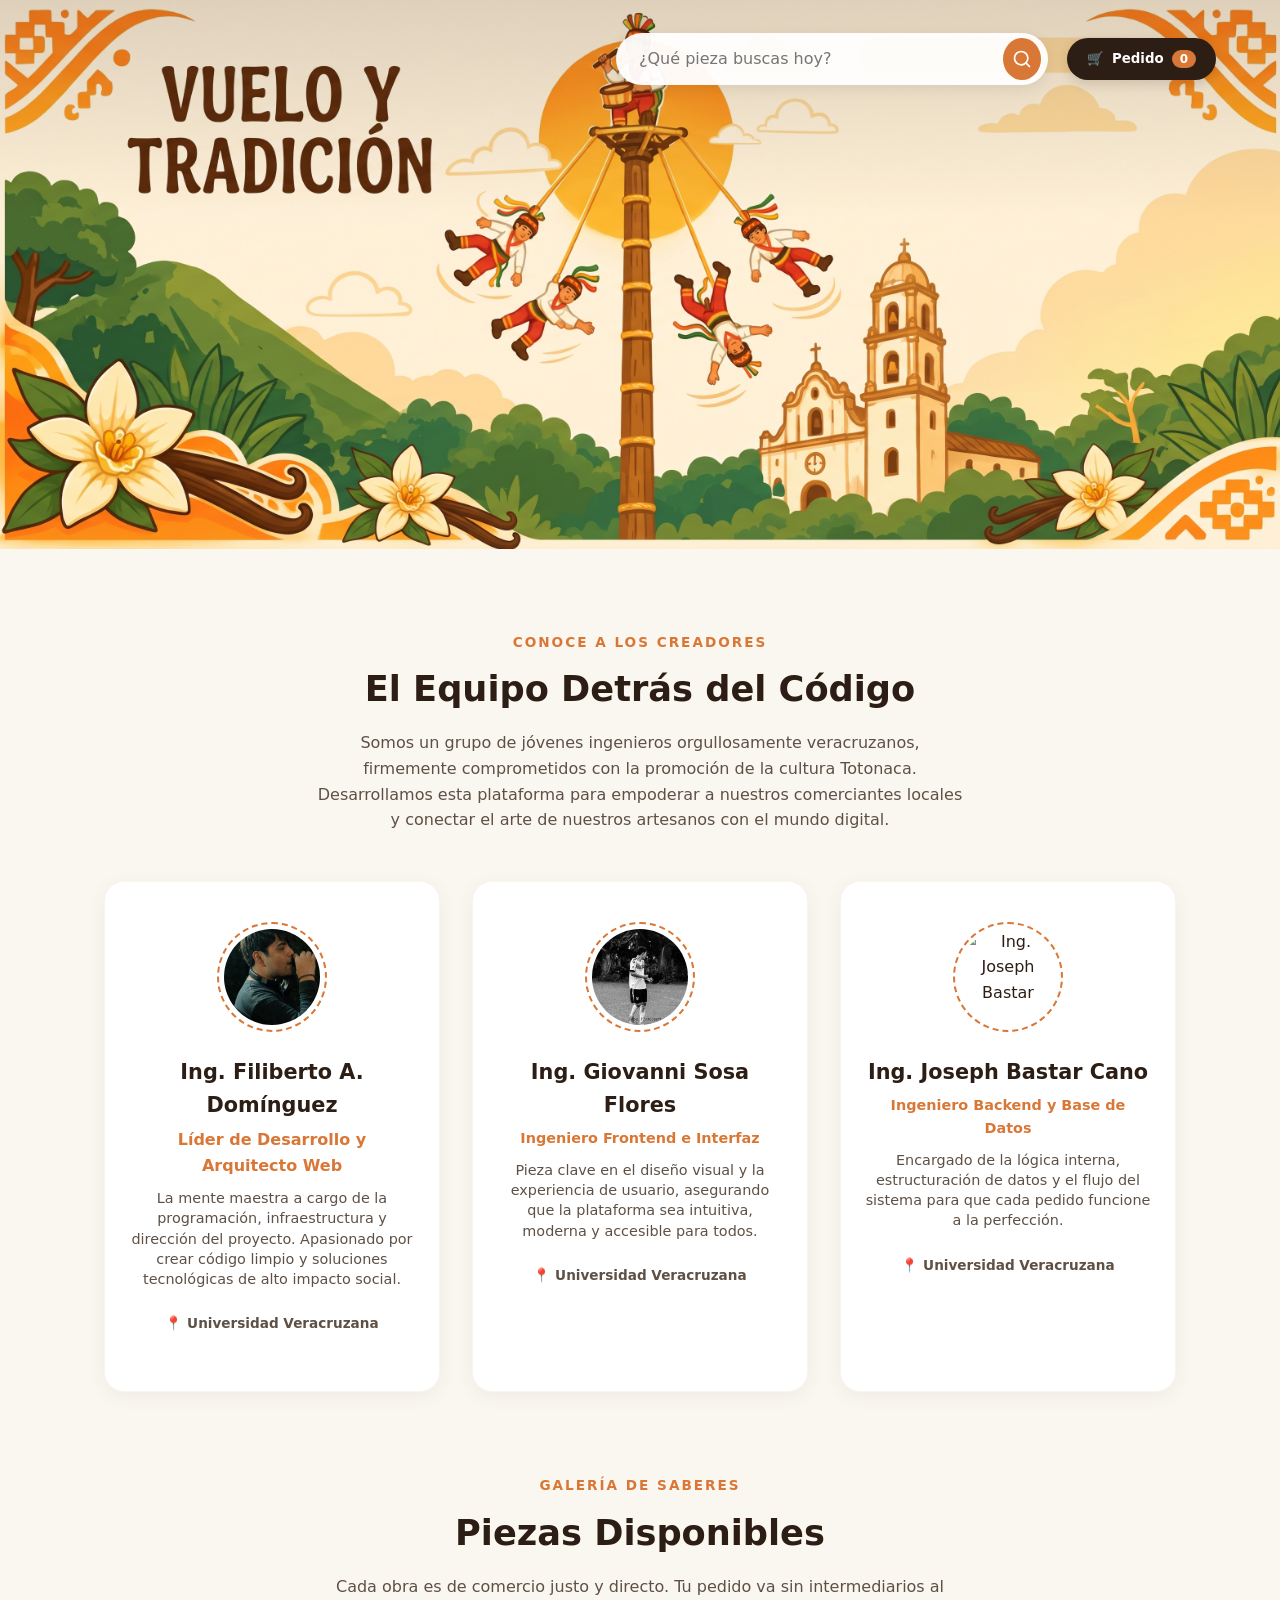
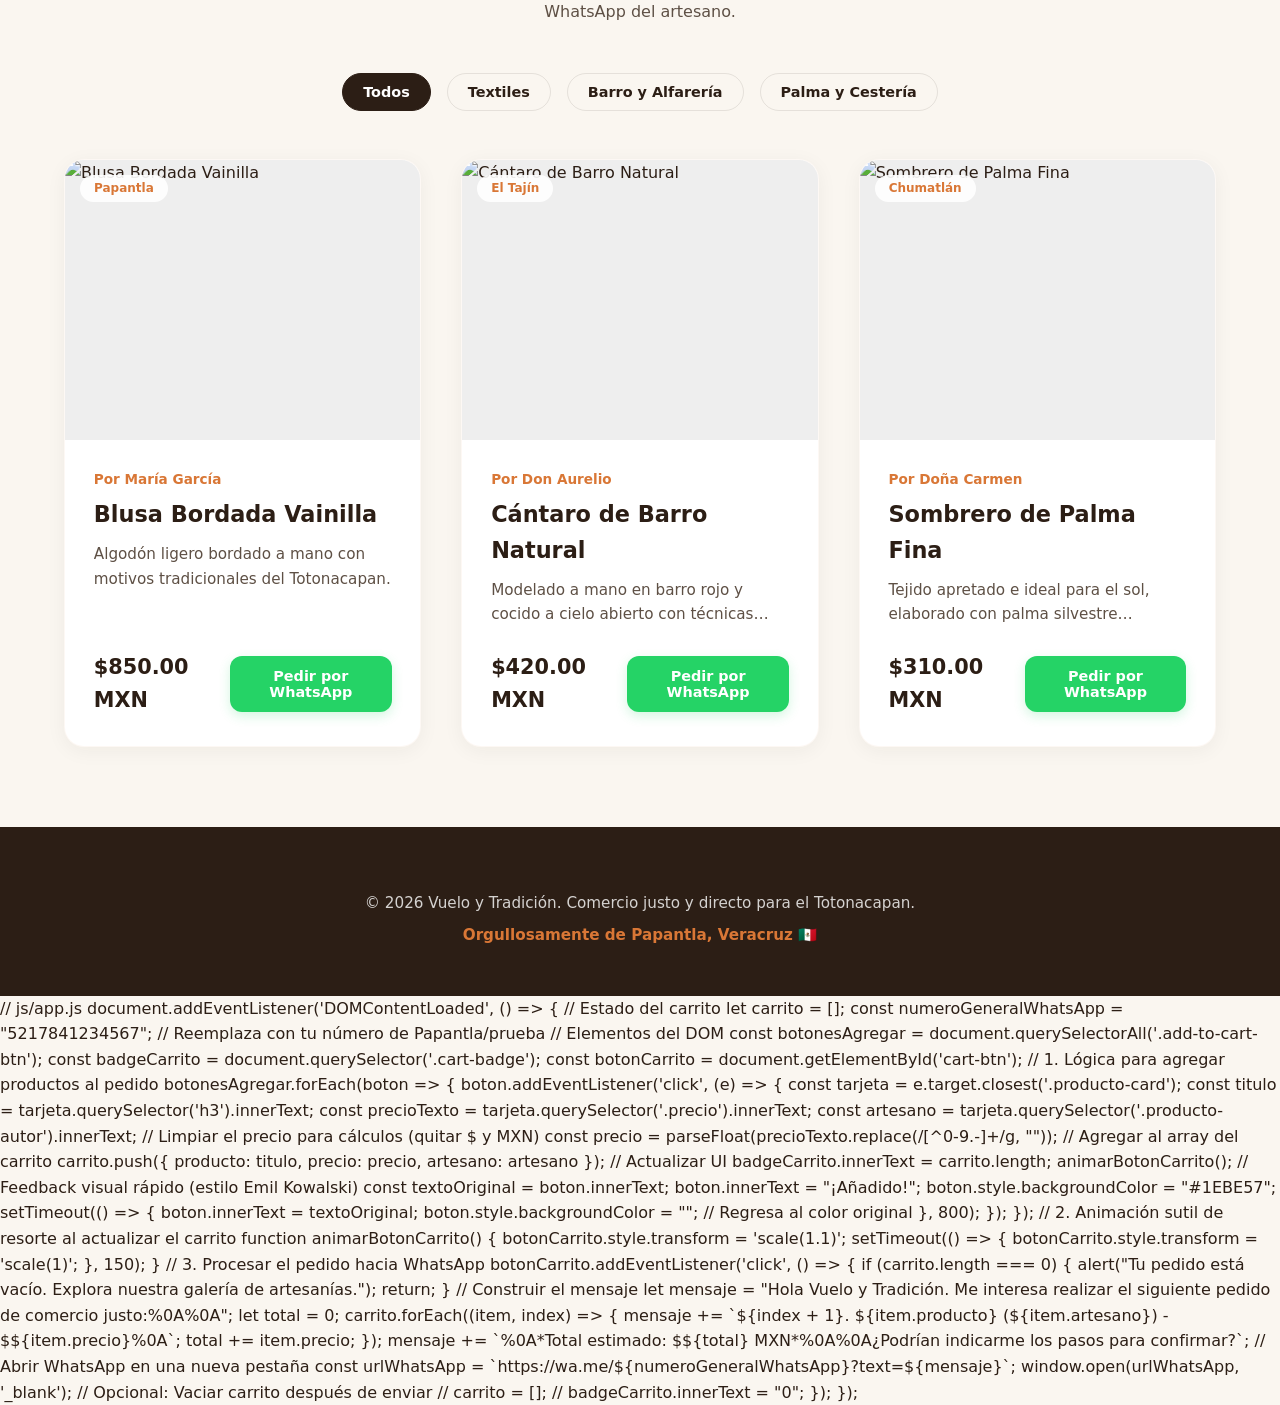
==== frontend/index.html @ faf50107 "Se agregaron fotos de perfil y sección del equipo" ====
<!DOCTYPE html>
<html lang="es">
<head>
    <meta charset="UTF-8">
    <meta name="viewport" content="width=device-width, initial-scale=1.0">
    <title>Vuelo y Tradición | Conectando con los Artesanos del Totonacapan</title>
    <!-- Enlace al archivo de estilos -->
    <link rel="stylesheet" href="styles.css">
</head>
<body>

    <!-- CABECERA PRINCIPAL (BANNER Y BÚSQUEDA) -->
    <header class="hero-header">
        <!-- El banner image_5.png se renderiza aquí de fondo vía CSS -->
        <div class="hero-overlay">
            <div class="hero-content">
                <!-- Título oculto para accesibilidad / SEO, el visible está en la ilustración -->
                <h1 class="visually-hidden">Vuelo y Tradición</h1>
                
                <!-- Barra de búsqueda y navegación integrada de forma absoluta en la zona superior derecha del banner -->
                <div class="search-nav-container">
                    <form class="search-form" action="#" method="GET">
                        <div class="search-wrapper">
                            <input type="text" id="buscador" placeholder="¿Qué pieza buscas hoy?" aria-label="Buscar artesanías">
                            <button type="submit" class="search-submit" aria-label="Buscar">
                                <svg xmlns="http://www.w3.org/2000/svg" width="20" height="20" viewBox="0 0 24 24" fill="none" stroke="currentColor" stroke-width="2" stroke-linecap="round" stroke-linejoin="round"><circle cx="11" cy="11" r="8"></circle><line x1="21" y1="21" x2="16.65" y2="16.65"></line></svg>
                            </button>
                        </div>
                    </form>
                    <button id="cart-btn" class="cart-button">
                        <span class="cart-icon">🛒</span>
                        <span class="cart-text">Pedido</span>
                        <span class="cart-badge">0</span>
                    </button>
                </div>
            </div>
        </div>
    </header>

<!-- DIRECTORIO DE CREADORES (El Equipo de Desarrollo) -->
    <section class="artesanos-section">
        <div class="section-header">
            <span class="section-subtitle">Conoce a los creadores</span>
            <h2>El Equipo Detrás del Código</h2>
            <p>Somos un grupo de jóvenes ingenieros orgullosamente veracruzanos, firmemente comprometidos con la promoción de la cultura Totonaca. Desarrollamos esta plataforma para empoderar a nuestros comerciantes locales y conectar el arte de nuestros artesanos con el mundo digital.</p>
        </div>
        
        <div class="artesanos-carousel">
            <!-- Creador 1: Filiberto (El Jefe) -->
            <div class="artesano-card">
                <div class="artesano-img-wrapper">
                   <img src="filiberto.jpeg" alt="Ing. Filiberto Alejandro" class="artesano-img">
                </div>
                <h3>Ing. Filiberto A. Domínguez</h3>
                <p class="especialidad" style="color: var(--accent); font-weight: 800; font-size: 1rem;">Líder de Desarrollo y Arquitecto Web</p>
                <p class="comunidad" style="font-size: 0.9rem; line-height: 1.4; margin-top: 10px;">La mente maestra a cargo de la programación, infraestructura y dirección del proyecto. Apasionado por crear código limpio y soluciones tecnológicas de alto impacto social.</p>
                <p class="comunidad" style="margin-top: 15px; font-weight: bold;">📍 Universidad Veracruzana</p>
            </div>
            
            <!-- Creador 2: Giovanni -->
            <div class="artesano-card">
                <div class="artesano-img-wrapper">
                    <img src="giovanni.jpeg" alt="Ing. Giovanni Sosa" class="artesano-img">
                </div>
                <h3>Ing. Giovanni Sosa Flores</h3>
                <p class="especialidad" style="font-weight: 600;">Ingeniero Frontend e Interfaz</p>
                <p class="comunidad" style="font-size: 0.9rem; line-height: 1.4; margin-top: 10px;">Pieza clave en el diseño visual y la experiencia de usuario, asegurando que la plataforma sea intuitiva, moderna y accesible para todos.</p>
                <p class="comunidad" style="margin-top: 15px; font-weight: bold;">📍 Universidad Veracruzana</p>
            </div>

            <!-- Creador 3: Joseph -->
            <div class="artesano-card">
                <div class="artesano-img-wrapper">
                    <!-- Si aún no tienes la foto, mostrará el borde vacío hasta que agregues "joseph.jpg" -->
                    <img src="joseph.jpg" alt="Ing. Joseph Bastar" class="artesano-img">
                </div>
                <h3>Ing. Joseph Bastar Cano</h3>
                <p class="especialidad" style="font-weight: 600;">Ingeniero Backend y Base de Datos</p>
                <p class="comunidad" style="font-size: 0.9rem; line-height: 1.4; margin-top: 10px;">Encargado de la lógica interna, estructuración de datos y el flujo del sistema para que cada pedido funcione a la perfección.</p>
                <p class="comunidad" style="margin-top: 15px; font-weight: bold;">📍 Universidad Veracruzana</p>
            </div>
        </div>
    </section>

    <!-- GALERÍA DINÁMICA DE PRODUCTOS -->
    <section id="catalogo" class="productos-section">
        <div class="section-header">
            <span class="section-subtitle">Galería de Saberes</span>
            <h2>Piezas Disponibles</h2>
            <p>Cada obra es de comercio justo y directo. Tu pedido va sin intermediarios al WhatsApp del artesano.</p>
        </div>

        <!-- Filtros Rápidos -->
        <div class="filtros-container">
            <button class="filtro-btn activo">Todos</button>
            <button class="filtro-btn">Textiles</button>
            <button class="filtro-btn">Barro y Alfarería</button>
            <button class="filtro-btn">Palma y Cestería</button>
        </div>

        <!-- Grid de Productos -->
        <div class="grid-productos">
            <!-- Producto 1 -->
            <article class="producto-card">
                <div class="producto-img-container">
                    <span class="comunidad-tag">Papantla</span>
                    <img src="https://images.unsplash.com/photo-1607344645866-009c320c5ab8?auto=format&fit=crop&q=80&w=600" alt="Blusa Bordada Vainilla" class="producto-img">
                </div>
                <div class="producto-info">
                    <span class="producto-autor">Por María García</span>
                    <h3>Blusa Bordada Vainilla</h3>
                    <p class="producto-desc">Algodón ligero bordado a mano con motivos tradicionales del Totonacapan.</p>
                    <div class="producto-footer">
                        <span class="precio">$850.00 MXN</span>
                        <button class="add-to-cart-btn" aria-label="Añadir Blusa al pedido">
                            Pedir por WhatsApp
                        </button>
                    </div>
                </div>
            </article>

            <!-- Producto 2 -->
            <article class="producto-card">
                <div class="producto-img-container">
                    <span class="comunidad-tag">El Tajín</span>
                    <img src="https://images.unsplash.com/photo-1578749556568-bc2c40e68b61?auto=format&fit=crop&q=80&w=600" alt="Cántaro de Barro Natural" class="producto-img">
                </div>
                <div class="producto-info">
                    <span class="producto-autor">Por Don Aurelio</span>
                    <h3>Cántaro de Barro Natural</h3>
                    <p class="producto-desc">Modelado a mano en barro rojo y cocido a cielo abierto con técnicas prehispánicas.</p>
                    <div class="producto-footer">
                        <span class="precio">$420.00 MXN</span>
                        <button class="add-to-cart-btn" aria-label="Añadir Cántaro al pedido">
                            Pedir por WhatsApp
                        </button>
                    </div>
                </div>
            </article>

            <!-- Producto 3 -->
            <article class="producto-card">
                <div class="producto-img-container">
                    <span class="comunidad-tag">Chumatlán</span>
                    <img src="https://images.unsplash.com/photo-1590736969955-71cb54857539?auto=format&fit=crop&q=80&w=600" alt="Sombrero de Palma Fina" class="producto-img">
                </div>
                <div class="producto-info">
                    <span class="producto-autor">Por Doña Carmen</span>
                    <h3>Sombrero de Palma Fina</h3>
                    <p class="producto-desc">Tejido apretado e ideal para el sol, elaborado con palma silvestre recolectada.</p>
                    <div class="producto-footer">
                        <span class="precio">$310.00 MXN</span>
                        <button class="add-to-cart-btn" aria-label="Añadir Sombrero al pedido">
                            Pedir por WhatsApp
                        </button>
                    </div>
                </div>
            </article>
        </div>
    </section>

    <!-- Footer Simple y Cultural -->
    <footer class="main-footer">
        <p>© 2026 Vuelo y Tradición. Comercio justo y directo para el Totonacapan.</p>
        <p class="orgullo">Orgullosamente de Papantla, Veracruz 🇲🇽</p>
    </footer>

</body>
</html>// js/app.js
document.addEventListener('DOMContentLoaded', () => {
    // Estado del carrito
    let carrito = [];
    const numeroGeneralWhatsApp = "5217841234567"; // Reemplaza con tu número de Papantla/prueba

    // Elementos del DOM
    const botonesAgregar = document.querySelectorAll('.add-to-cart-btn');
    const badgeCarrito = document.querySelector('.cart-badge');
    const botonCarrito = document.getElementById('cart-btn');

    // 1. Lógica para agregar productos al pedido
    botonesAgregar.forEach(boton => {
        boton.addEventListener('click', (e) => {
            const tarjeta = e.target.closest('.producto-card');
            const titulo = tarjeta.querySelector('h3').innerText;
            const precioTexto = tarjeta.querySelector('.precio').innerText;
            const artesano = tarjeta.querySelector('.producto-autor').innerText;
            
            // Limpiar el precio para cálculos (quitar $ y MXN)
            const precio = parseFloat(precioTexto.replace(/[^0-9.-]+/g, ""));

            // Agregar al array del carrito
            carrito.push({
                producto: titulo,
                precio: precio,
                artesano: artesano
            });

            // Actualizar UI
            badgeCarrito.innerText = carrito.length;
            animarBotonCarrito();
            
            // Feedback visual rápido (estilo Emil Kowalski)
            const textoOriginal = boton.innerText;
            boton.innerText = "¡Añadido!";
            boton.style.backgroundColor = "#1EBE57";
            
            setTimeout(() => {
                boton.innerText = textoOriginal;
                boton.style.backgroundColor = ""; // Regresa al color original
            }, 800);
        });
    });

    // 2. Animación sutil de resorte al actualizar el carrito
    function animarBotonCarrito() {
        botonCarrito.style.transform = 'scale(1.1)';
        setTimeout(() => {
            botonCarrito.style.transform = 'scale(1)';
        }, 150);
    }

    // 3. Procesar el pedido hacia WhatsApp
    botonCarrito.addEventListener('click', () => {
        if (carrito.length === 0) {
            alert("Tu pedido está vacío. Explora nuestra galería de artesanías.");
            return;
        }

        // Construir el mensaje
        let mensaje = "Hola Vuelo y Tradición. Me interesa realizar el siguiente pedido de comercio justo:%0A%0A";
        let total = 0;

        carrito.forEach((item, index) => {
            mensaje += `${index + 1}. ${item.producto} (${item.artesano}) - $${item.precio}%0A`;
            total += item.precio;
        });

        mensaje += `%0A*Total estimado: $${total} MXN*%0A%0A¿Podrían indicarme los pasos para confirmar?`;

        // Abrir WhatsApp en una nueva pestaña
        const urlWhatsApp = `https://wa.me/${numeroGeneralWhatsApp}?text=${mensaje}`;
        window.open(urlWhatsApp, '_blank');
        
        // Opcional: Vaciar carrito después de enviar
        // carrito = [];
        // badgeCarrito.innerText = "0";
    });
});
---- frontend/styles.css ----
/* ==========================================
   VARIABLES, PALETA Y RESET BASE 
   ========================================== */
:root {
    --bg-primary: #FAF6F0;       /* Tono crema muy suave y cálido */
    --bg-white: #FFFFFF;
    --text-dark: #2C1E15;        /* Marrón muy oscuro natural */
    --text-muted: #5E5045;       /* Marrón intermedio */
    --accent: #D97736;           /* Terracota/naranja vibrante */
    --accent-light: #F7EFE5;     /* Tono crema anaranjado */
    --wa-green: #25D366;         /* Verde para WhatsApp */
    --transition-natural: 0.25s cubic-bezier(0.32, 0.72, 0, 1); /* Curva ágil */
    --shadow-soft: 0 4px 20px rgba(44, 30, 21, 0.05);
    --shadow-hover: 0 12px 30px rgba(44, 30, 21, 0.12);
}

* {
    margin: 0;
    padding: 0;
    box-sizing: border-box;
    font-family: system-ui, -apple-system, BlinkMacSystemFont, "Segoe UI", Roboto, sans-serif;
    scroll-behavior: smooth;
}

body {
    background-color: var(--bg-primary);
    color: var(--text-dark);
    line-height: 1.6;
    overflow-x: hidden;
}

.visually-hidden {
    position: absolute;
    width: 1px;
    height: 1px;
    padding: 0;
    margin: -1px;
    overflow: hidden;
    clip: rect(0, 0, 0, 0);
    border: 0;
}

/* ==========================================
   ENCABEZADO (BANNER Y COMPONENTES WEB) 
   ========================================== */
.hero-header {
    width: 100%;
   background: url('Banner-principal.jpeg') no-repeat center center;
    background-size: cover;
    position: relative;
    aspect-ratio: 21 / 9;
    min-height: 280px;
}

.hero-overlay {
    position: absolute;
    top: 0;
    left: 0;
    right: 0;
    bottom: 0;
    background: linear-gradient(180deg, rgba(44, 30, 21, 0.15) 0%, rgba(44, 30, 21, 0) 40%);
}

.hero-content {
    max-width: 1400px;
    margin: 0 auto;
    height: 100%;
    padding: 2% 5%;
    position: relative;
}

/* Contenedor absoluto en el espacio libre del banner (Arriba a la derecha) */
.search-nav-container {
    position: absolute;
    top: 6%;
    right: 5%;
    display: flex;
    align-items: center;
    gap: 1.2rem;
    width: 48%; /* Ocupa el espacio reservado del lado derecho */
    max-width: 600px;
}

.search-form {
    flex-grow: 1;
}

.search-wrapper {
    position: relative;
    display: flex;
    align-items: center;
    background: rgba(255, 255, 255, 0.95);
    border-radius: 99px;
    padding: 4px 6px;
    box-shadow: 0 4px 15px rgba(0,0,0,0.08);
    transition: var(--transition-natural);
    border: 1.5px solid transparent;
}

.search-wrapper:focus-within {
    transform: scale(1.02);
    border-color: var(--accent);
    background: #FFFFFF;
}

.search-wrapper input {
    width: 100%;
    border: none;
    background: transparent;
    padding: 10px 16px;
    font-size: 1rem;
    color: var(--text-dark);
    outline: none;
}

.search-submit {
    border: none;
    background: var(--accent);
    color: white;
    width: 42px;
    height: 42px;
    border-radius: 50%;
    display: flex;
    align-items: center;
    justify-content: center;
    cursor: pointer;
    transition: var(--transition-natural);
}

.search-submit:hover {
    background: #B85F25;
}

/* Botón de pedido / Carrito */
.cart-button {
    border: none;
    background: var(--text-dark);
    color: white;
    padding: 12px 20px;
    border-radius: 99px;
    font-weight: 600;
    display: flex;
    align-items: center;
    gap: 8px;
    cursor: pointer;
    box-shadow: 0 4px 12px rgba(44, 30, 21, 0.15);
    transition: var(--transition-natural);
}

.cart-button:hover {
    transform: scale(1.04);
}

.cart-button:active {
    transform: scale(0.96); /* Micro-interacción de compresión de Emil Kowalski */
}

.cart-badge {
    background: var(--accent);
    color: white;
    font-size: 0.75rem;
    padding: 2px 8px;
    border-radius: 99px;
}

/* ==========================================
   SECCIONES DE ENCABEZADO 
   ========================================== */
.section-header {
    text-align: center;
    max-width: 680px;
    margin: 0 auto 3rem auto;
    padding: 0 1rem;
}

.section-subtitle {
    color: var(--accent);
    font-weight: 700;
    text-transform: uppercase;
    letter-spacing: 2px;
    font-size: 0.85rem;
    display: inline-block;
    margin-bottom: 0.5rem;
}

.section-header h2 {
    font-size: 2.2rem;
    font-weight: 800;
    color: var(--text-dark);
    margin-bottom: 0.8rem;
}

.section-header p {
    color: var(--text-muted);
}

/* ==========================================
   DIRECTORIO DE ARTESANOS 
   ========================================== */
.artesanos-section {
    max-width: 1200px;
    margin: 5rem auto;
    padding: 0 5%;
}

.artesanos-carousel {
    display: grid;
    grid-template-columns: repeat(auto-fit, minmax(280px, 1fr));
    gap: 2rem;
}

.artesano-card {
    background: var(--bg-white);
    border-radius: 20px;
    padding: 2.5rem 1.5rem 2rem 1.5rem;
    text-align: center;
    box-shadow: var(--shadow-soft);
    border: 1px solid rgba(217, 119, 54, 0.08);
    transition: var(--transition-natural);
    position: relative;
    overflow: hidden;
}

.artesano-card:hover {
    transform: translateY(-8px);
    box-shadow: var(--shadow-hover);
}

.artesano-img-wrapper {
    width: 110px;
    height: 110px;
    margin: 0 auto 1.5rem auto;
    border-radius: 50%;
    padding: 5px;
    border: 2px dashed var(--accent);
}

.artesano-img {
    width: 100%;
    height: 100%;
    object-fit: cover;
    border-radius: 50%;
}

.artesano-card h3 {
    font-size: 1.3rem;
    margin-bottom: 0.3rem;
}

.artesano-card .especialidad {
    color: var(--accent);
    font-weight: 600;
    font-size: 0.9rem;
    margin-bottom: 0.4rem;
}

.artesano-card .comunidad {
    color: var(--text-muted);
    font-size: 0.85rem;
    margin-bottom: 1.5rem;
}

.ver-piezas-btn {
    display: inline-block;
    padding: 8px 24px;
    border-radius: 99px;
    background: var(--accent-light);
    color: var(--accent);
    text-decoration: none;
    font-weight: 600;
    font-size: 0.9rem;
    transition: var(--transition-natural);
}

.ver-piezas-btn:hover {
    background: var(--accent);
    color: white;
}

.ver-piezas-btn:active {
    transform: scale(0.95);
}

/* ==========================================
   CATÁLOGO DE PRODUCTOS 
   ========================================== */
.productos-section {
    max-width: 1400px;
    margin: 5rem auto;
    padding: 0 5%;
}

.filtros-container {
    display: flex;
    justify-content: center;
    gap: 1rem;
    margin-bottom: 3rem;
    flex-wrap: wrap;
}

.filtro-btn {
    border: 1px solid rgba(44, 30, 21, 0.1);
    background: transparent;
    padding: 10px 20px;
    border-radius: 99px;
    font-weight: 600;
    font-size: 0.9rem;
    color: var(--text-dark);
    cursor: pointer;
    transition: var(--transition-natural);
}

.filtro-btn:hover, .filtro-btn.activo {
    background: var(--text-dark);
    color: white;
    border-color: var(--text-dark);
}

.grid-productos {
    display: grid;
    grid-template-columns: repeat(auto-fill, minmax(320px, 1fr));
    gap: 2.5rem;
}

.producto-card {
    background: var(--bg-white);
    border-radius: 20px;
    overflow: hidden;
    box-shadow: var(--shadow-soft);
    border: 1px solid rgba(217, 119, 54, 0.05);
    transition: var(--transition-natural);
    display: flex;
    flex-direction: column;
}

.producto-card:hover {
    transform: translateY(-8px);
    box-shadow: var(--shadow-hover);
}

.producto-img-container {
    position: relative;
    width: 100%;
    height: 280px;
    overflow: hidden;
    background-color: #EEE;
}

.producto-img {
    width: 100%;
    height: 100%;
    object-fit: cover;
    transition: var(--transition-natural);
}

.producto-card:hover .producto-img {
    transform: scale(1.05); /* Efecto zoom natural */
}

.comunidad-tag {
    position: absolute;
    top: 15px;
    left: 15px;
    background: rgba(255, 255, 255, 0.9);
    padding: 4px 14px;
    border-radius: 99px;
    font-size: 0.75rem;
    font-weight: 700;
    color: var(--accent);
    z-index: 10;
}

.producto-info {
    padding: 1.8rem;
    display: flex;
    flex-direction: column;
    flex-grow: 1;
}

.producto-autor {
    font-size: 0.85rem;
    color: var(--accent);
    font-weight: 700;
    margin-bottom: 0.4rem;
}

.producto-info h3 {
    font-size: 1.4rem;
    font-weight: 700;
    margin-bottom: 0.6rem;
    color: var(--text-dark);
}

.producto-desc {
    font-size: 0.95rem;
    color: var(--text-muted);
    margin-bottom: 1.5rem;
    display: -webkit-box;
    -webkit-line-clamp: 2; /* Limita a 2 líneas para diseño compacto */
    -webkit-box-orient: vertical;
    overflow: hidden;
}

.producto-footer {
    margin-top: auto;
    display: flex;
    justify-content: space-between;
    align-items: center;
    gap: 1rem;
}

.precio {
    font-size: 1.3rem;
    font-weight: 800;
    color: var(--text-dark);
}

.add-to-cart-btn {
    border: none;
    background: var(--wa-green);
    color: white;
    padding: 12px 18px;
    border-radius: 12px;
    font-weight: 700;
    font-size: 0.9rem;
    cursor: pointer;
    box-shadow: 0 4px 12px rgba(37, 211, 102, 0.2);
    transition: var(--transition-natural);
}

.add-to-cart-btn:hover {
    background: #1EBE57;
    transform: translateY(-2px);
    box-shadow: 0 6px 20px rgba(37, 211, 102, 0.3);
}

.add-to-cart-btn:active {
    transform: translateY(0) scale(0.95);
}

/* ==========================================
   PIE DE PÁGINA (FOOTER) 
   ========================================== */
.main-footer {
    background: var(--text-dark);
    color: rgba(255, 255, 255, 0.8);
    text-align: center;
    padding: 4rem 1rem 3rem 1rem;
    font-size: 0.95rem;
}

.main-footer .orgullo {
    margin-top: 0.5rem;
    color: var(--accent);
    font-weight: 600;
}

/* ==========================================
   ADAPTATIVIDAD (RESPONSIVE DESIGN) 
   ========================================== */
@media (max-width: 900px) {
    .hero-header {
        aspect-ratio: auto;
        height: auto;
        min-height: 400px;
    }
    
    .search-nav-container {
        position: relative;
        top: auto;
        right: auto;
        width: 100%;
        margin-top: 15rem; /* Ajuste para colocar la búsqueda abajo del arte del banner en móviles */
        flex-direction: column;
        align-items: stretch;
    }
}
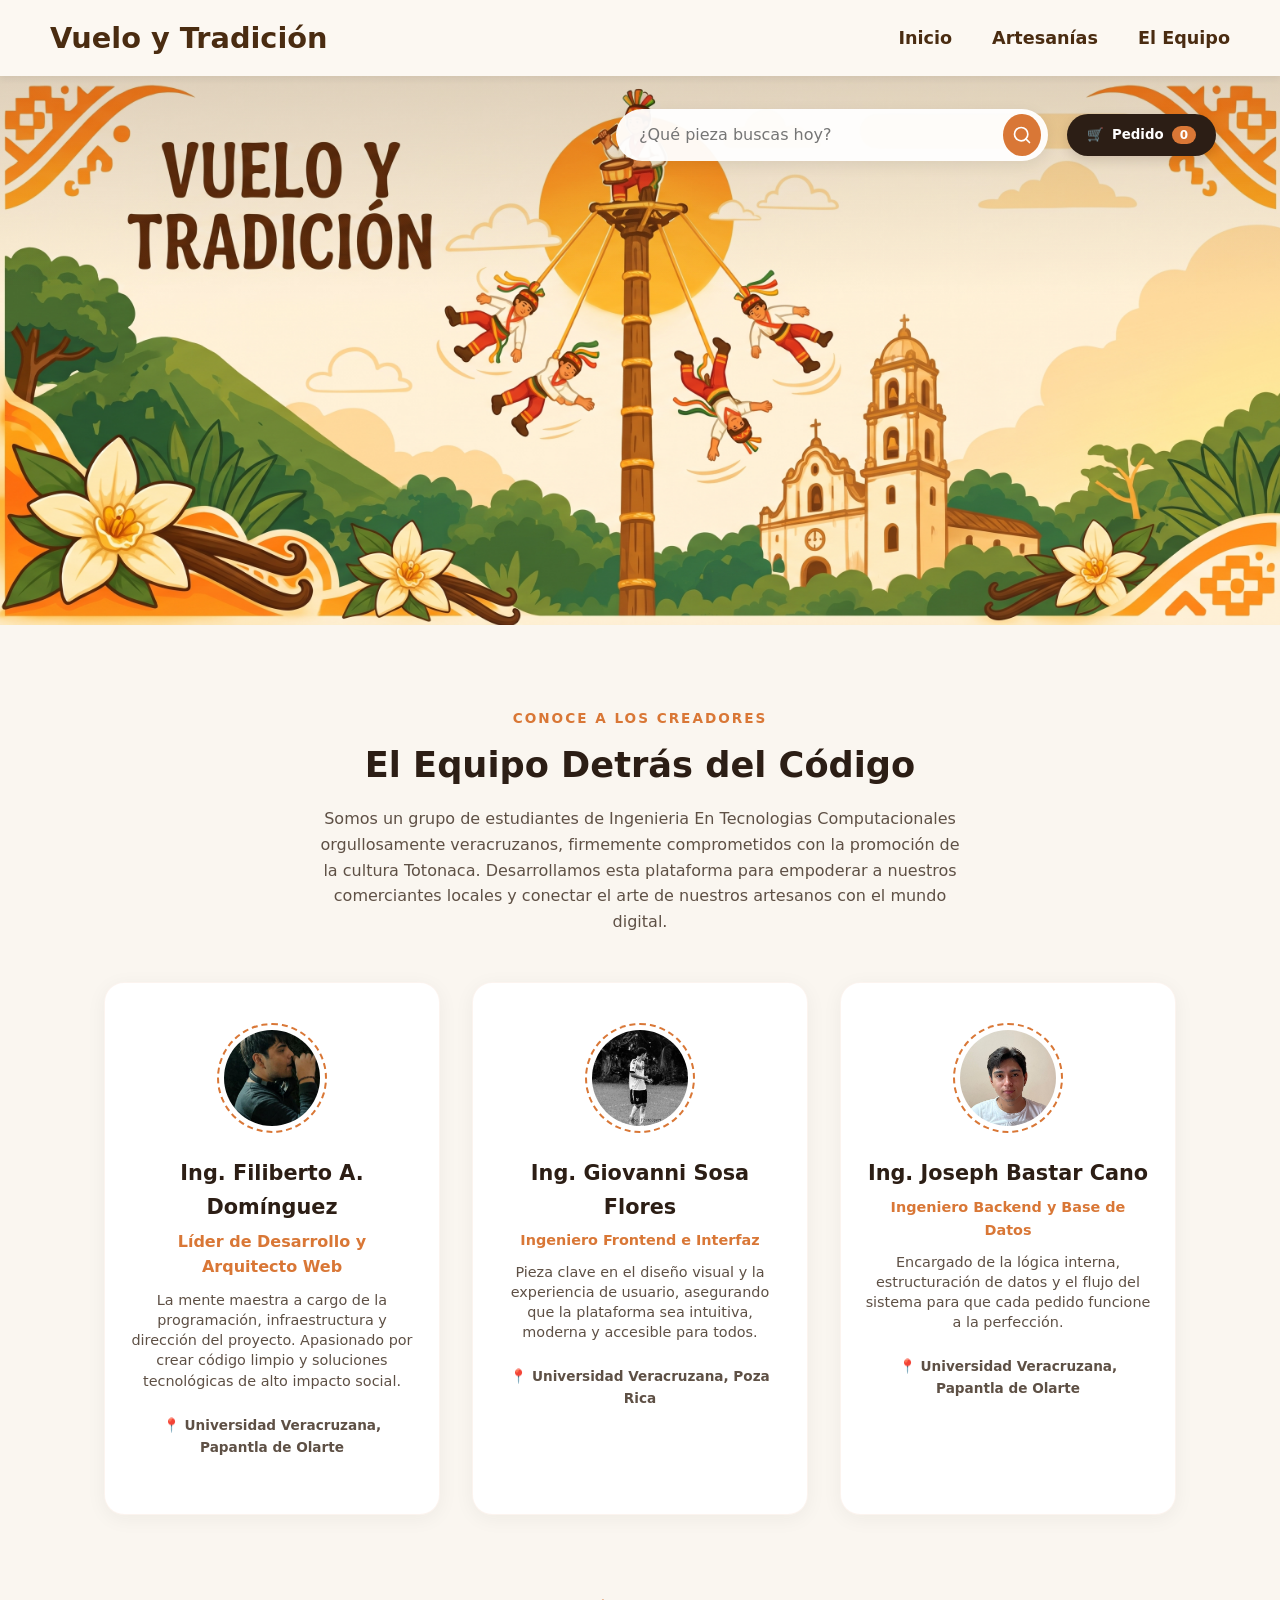
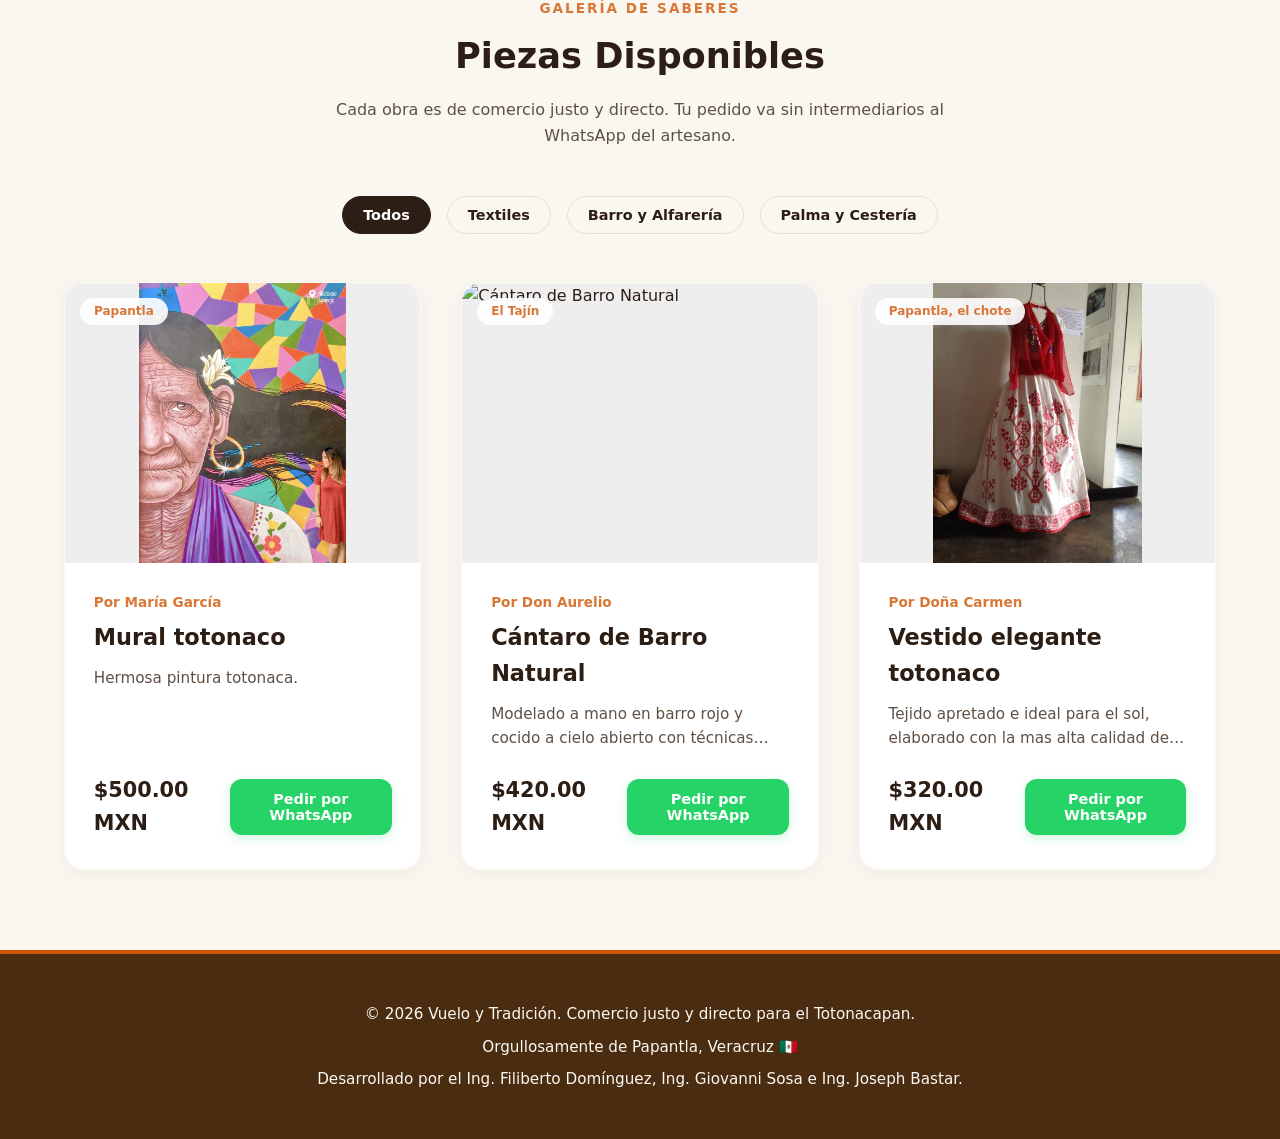
==== commit f3b2e03b: "Se agregaron fotos reales de mural y vestido en catálogo y se ajustó CSS" ====
--- a/frontend/index.html
+++ b/frontend/index.html
@@ -8,7 +8,17 @@
     <link rel="stylesheet" href="styles.css">
 </head>
 <body>
-
+<!-- BARRA DE NAVEGACIÓN -->
+    <nav class="navbar">
+        <div class="logo">
+            <h1>Vuelo y Tradición</h1>
+        </div>
+        <ul class="nav-links">
+            <li><a href="#">Inicio</a></li>
+            <li><a href="#catalogo">Artesanías</a></li>
+            <li><a href="#equipo">El Equipo</a></li>
+        </ul>
+    </nav>
     <!-- CABECERA PRINCIPAL (BANNER Y BÚSQUEDA) -->
     <header class="hero-header">
         <!-- El banner image_5.png se renderiza aquí de fondo vía CSS -->
@@ -38,11 +48,11 @@
     </header>
 
 <!-- DIRECTORIO DE CREADORES (El Equipo de Desarrollo) -->
-    <section class="artesanos-section">
+    <section id="equipo" class="artesanos-section">
         <div class="section-header">
             <span class="section-subtitle">Conoce a los creadores</span>
             <h2>El Equipo Detrás del Código</h2>
-            <p>Somos un grupo de jóvenes ingenieros orgullosamente veracruzanos, firmemente comprometidos con la promoción de la cultura Totonaca. Desarrollamos esta plataforma para empoderar a nuestros comerciantes locales y conectar el arte de nuestros artesanos con el mundo digital.</p>
+            <p>Somos un grupo de estudiantes de Ingenieria En Tecnologias Computacionales orgullosamente veracruzanos, firmemente comprometidos con la promoción de la cultura Totonaca. Desarrollamos esta plataforma para empoderar a nuestros comerciantes locales y conectar el arte de nuestros artesanos con el mundo digital.</p>
         </div>
         
         <div class="artesanos-carousel">
@@ -54,7 +64,7 @@
                 <h3>Ing. Filiberto A. Domínguez</h3>
                 <p class="especialidad" style="color: var(--accent); font-weight: 800; font-size: 1rem;">Líder de Desarrollo y Arquitecto Web</p>
                 <p class="comunidad" style="font-size: 0.9rem; line-height: 1.4; margin-top: 10px;">La mente maestra a cargo de la programación, infraestructura y dirección del proyecto. Apasionado por crear código limpio y soluciones tecnológicas de alto impacto social.</p>
-                <p class="comunidad" style="margin-top: 15px; font-weight: bold;">📍 Universidad Veracruzana</p>
+                <p class="comunidad" style="margin-top: 15px; font-weight: bold;">📍 Universidad Veracruzana, Papantla de Olarte</p>
             </div>
             
             <!-- Creador 2: Giovanni -->
@@ -65,19 +75,19 @@
                 <h3>Ing. Giovanni Sosa Flores</h3>
                 <p class="especialidad" style="font-weight: 600;">Ingeniero Frontend e Interfaz</p>
                 <p class="comunidad" style="font-size: 0.9rem; line-height: 1.4; margin-top: 10px;">Pieza clave en el diseño visual y la experiencia de usuario, asegurando que la plataforma sea intuitiva, moderna y accesible para todos.</p>
-                <p class="comunidad" style="margin-top: 15px; font-weight: bold;">📍 Universidad Veracruzana</p>
+                <p class="comunidad" style="margin-top: 15px; font-weight: bold;">📍 Universidad Veracruzana, Poza Rica</p>
             </div>
 
             <!-- Creador 3: Joseph -->
             <div class="artesano-card">
                 <div class="artesano-img-wrapper">
                     <!-- Si aún no tienes la foto, mostrará el borde vacío hasta que agregues "joseph.jpg" -->
-                    <img src="joseph.jpg" alt="Ing. Joseph Bastar" class="artesano-img">
+                    <img src="joseph.jpeg" alt="Ing. Joseph Bastar" class="artesano-img">
                 </div>
                 <h3>Ing. Joseph Bastar Cano</h3>
                 <p class="especialidad" style="font-weight: 600;">Ingeniero Backend y Base de Datos</p>
                 <p class="comunidad" style="font-size: 0.9rem; line-height: 1.4; margin-top: 10px;">Encargado de la lógica interna, estructuración de datos y el flujo del sistema para que cada pedido funcione a la perfección.</p>
-                <p class="comunidad" style="margin-top: 15px; font-weight: bold;">📍 Universidad Veracruzana</p>
+                <p class="comunidad" style="margin-top: 15px; font-weight: bold;">📍 Universidad Veracruzana, Papantla de Olarte</p>
             </div>
         </div>
     </section>
@@ -104,14 +114,14 @@
             <article class="producto-card">
                 <div class="producto-img-container">
                     <span class="comunidad-tag">Papantla</span>
-                    <img src="https://images.unsplash.com/photo-1607344645866-009c320c5ab8?auto=format&fit=crop&q=80&w=600" alt="Blusa Bordada Vainilla" class="producto-img">
+                    <img src="mural.jpg" alt="Mural totonaco">
                 </div>
                 <div class="producto-info">
                     <span class="producto-autor">Por María García</span>
-                    <h3>Blusa Bordada Vainilla</h3>
-                    <p class="producto-desc">Algodón ligero bordado a mano con motivos tradicionales del Totonacapan.</p>
+                    <h3>Mural totonaco</h3>
+                    <p class="producto-desc">Hermosa pintura totonaca.</p>
                     <div class="producto-footer">
-                        <span class="precio">$850.00 MXN</span>
+                        <span class="precio">$500.00 MXN</span>
                         <button class="add-to-cart-btn" aria-label="Añadir Blusa al pedido">
                             Pedir por WhatsApp
                         </button>
@@ -141,15 +151,15 @@
             <!-- Producto 3 -->
             <article class="producto-card">
                 <div class="producto-img-container">
-                    <span class="comunidad-tag">Chumatlán</span>
-                    <img src="https://images.unsplash.com/photo-1590736969955-71cb54857539?auto=format&fit=crop&q=80&w=600" alt="Sombrero de Palma Fina" class="producto-img">
+                    <span class="comunidad-tag">Papantla, el chote</span>
+                    <img src="vestido.jpg" alt="Vestido totonaco tradicional">
                 </div>
                 <div class="producto-info">
                     <span class="producto-autor">Por Doña Carmen</span>
-                    <h3>Sombrero de Palma Fina</h3>
-                    <p class="producto-desc">Tejido apretado e ideal para el sol, elaborado con palma silvestre recolectada.</p>
+                    <h3>Vestido elegante totonaco</h3>
+                    <p class="producto-desc">Tejido apretado e ideal para el sol, elaborado con la mas alta calidad de textiles.</p>
                     <div class="producto-footer">
-                        <span class="precio">$310.00 MXN</span>
+                        <span class="precio">$320.00 MXN</span>
                         <button class="add-to-cart-btn" aria-label="Añadir Sombrero al pedido">
                             Pedir por WhatsApp
                         </button>
@@ -160,89 +170,15 @@
     </section>
 
     <!-- Footer Simple y Cultural -->
+  
+    <!-- PIE DE PÁGINA (FOOTER) -->
     <footer class="main-footer">
-        <p>© 2026 Vuelo y Tradición. Comercio justo y directo para el Totonacapan.</p>
-        <p class="orgullo">Orgullosamente de Papantla, Veracruz 🇲🇽</p>
+        <div class="footer-content">
+            <p>&copy; 2026 Vuelo y Tradición. Comercio justo y directo para el Totonacapan.</p>
+            <p>Orgullosamente de Papantla, Veracruz 🇲🇽</p>
+            <p>Desarrollado por el Ing. Filiberto Domínguez, Ing. Giovanni Sosa e Ing. Joseph Bastar.</p>
+        </div>
     </footer>
-
+<script src="js/app.js"></script>
 </body>
-</html>// js/app.js
-document.addEventListener('DOMContentLoaded', () => {
-    // Estado del carrito
-    let carrito = [];
-    const numeroGeneralWhatsApp = "5217841234567"; // Reemplaza con tu número de Papantla/prueba
-
-    // Elementos del DOM
-    const botonesAgregar = document.querySelectorAll('.add-to-cart-btn');
-    const badgeCarrito = document.querySelector('.cart-badge');
-    const botonCarrito = document.getElementById('cart-btn');
-
-    // 1. Lógica para agregar productos al pedido
-    botonesAgregar.forEach(boton => {
-        boton.addEventListener('click', (e) => {
-            const tarjeta = e.target.closest('.producto-card');
-            const titulo = tarjeta.querySelector('h3').innerText;
-            const precioTexto = tarjeta.querySelector('.precio').innerText;
-            const artesano = tarjeta.querySelector('.producto-autor').innerText;
-            
-            // Limpiar el precio para cálculos (quitar $ y MXN)
-            const precio = parseFloat(precioTexto.replace(/[^0-9.-]+/g, ""));
-
-            // Agregar al array del carrito
-            carrito.push({
-                producto: titulo,
-                precio: precio,
-                artesano: artesano
-            });
-
-            // Actualizar UI
-            badgeCarrito.innerText = carrito.length;
-            animarBotonCarrito();
-            
-            // Feedback visual rápido (estilo Emil Kowalski)
-            const textoOriginal = boton.innerText;
-            boton.innerText = "¡Añadido!";
-            boton.style.backgroundColor = "#1EBE57";
-            
-            setTimeout(() => {
-                boton.innerText = textoOriginal;
-                boton.style.backgroundColor = ""; // Regresa al color original
-            }, 800);
-        });
-    });
-
-    // 2. Animación sutil de resorte al actualizar el carrito
-    function animarBotonCarrito() {
-        botonCarrito.style.transform = 'scale(1.1)';
-        setTimeout(() => {
-            botonCarrito.style.transform = 'scale(1)';
-        }, 150);
-    }
-
-    // 3. Procesar el pedido hacia WhatsApp
-    botonCarrito.addEventListener('click', () => {
-        if (carrito.length === 0) {
-            alert("Tu pedido está vacío. Explora nuestra galería de artesanías.");
-            return;
-        }
-
-        // Construir el mensaje
-        let mensaje = "Hola Vuelo y Tradición. Me interesa realizar el siguiente pedido de comercio justo:%0A%0A";
-        let total = 0;
-
-        carrito.forEach((item, index) => {
-            mensaje += `${index + 1}. ${item.producto} (${item.artesano}) - $${item.precio}%0A`;
-            total += item.precio;
-        });
-
-        mensaje += `%0A*Total estimado: $${total} MXN*%0A%0A¿Podrían indicarme los pasos para confirmar?`;
-
-        // Abrir WhatsApp en una nueva pestaña
-        const urlWhatsApp = `https://wa.me/${numeroGeneralWhatsApp}?text=${mensaje}`;
-        window.open(urlWhatsApp, '_blank');
-        
-        // Opcional: Vaciar carrito después de enviar
-        // carrito = [];
-        // badgeCarrito.innerText = "0";
-    });
-});+</html>
--- a/frontend/styles.css
+++ b/frontend/styles.css
@@ -13,7 +13,46 @@
     --shadow-soft: 0 4px 20px rgba(44, 30, 21, 0.05);
     --shadow-hover: 0 12px 30px rgba(44, 30, 21, 0.12);
 }
-
+/* ==========================================
+   BARRA DE NAVEGACIÓN
+   ========================================== */
+.navbar {
+    display: flex;
+    justify-content: space-between;
+    align-items: center;
+    background-color: #fcf8f2; /* Color hueso para combinar con el fondo */
+    padding: 15px 50px;
+    box-shadow: 0 4px 6px rgba(0,0,0,0.05);
+    position: sticky;
+    top: 0;
+    z-index: 1000;
+}
+
+.navbar .logo h1 {
+    font-size: 1.8rem;
+    color: #4a2c11; /* Un café oscuro elegante */
+    margin: 0;
+}
+
+.nav-links {
+    list-style: none;
+    display: flex;
+    gap: 40px;
+    margin: 0;
+    padding: 0;
+}
+
+.nav-links a {
+    text-decoration: none;
+    color: #4a2c11;
+    font-weight: 600;
+    font-size: 1.1rem;
+    transition: color 0.3s ease;
+}
+
+.nav-links a:hover {
+    color: #d35400; /* Terracota/naranja al pasar el ratón */
+}
 * {
     margin: 0;
     padding: 0;
@@ -346,10 +385,10 @@
     background-color: #EEE;
 }
 
-.producto-img {
+.producto-img-container img {
     width: 100%;
     height: 100%;
-    object-fit: cover;
+    object-fit: contain;
     transition: var(--transition-natural);
 }
 
@@ -439,20 +478,21 @@
 }
 
 /* ==========================================
-   PIE DE PÁGINA (FOOTER) 
+   PIE DE PÁGINA (FOOTER)
    ========================================== */
 .main-footer {
-    background: var(--text-dark);
-    color: rgba(255, 255, 255, 0.8);
+    background-color: #4a2c11; /* Mismo café oscuro de tu logo */
+    color: #fcf8f2;
     text-align: center;
-    padding: 4rem 1rem 3rem 1rem;
+    padding: 40px 20px;
+    margin-top: 60px;
+    border-top: 4px solid #d35400; /* Línea terracota para separar */
+}
+
+.main-footer p {
+    margin: 8px 0;
     font-size: 0.95rem;
-}
-
-.main-footer .orgullo {
-    margin-top: 0.5rem;
-    color: var(--accent);
-    font-weight: 600;
+    font-weight: 500;
 }
 
 /* ==========================================
@@ -474,4 +514,5 @@
         flex-direction: column;
         align-items: stretch;
     }
+  
 }
